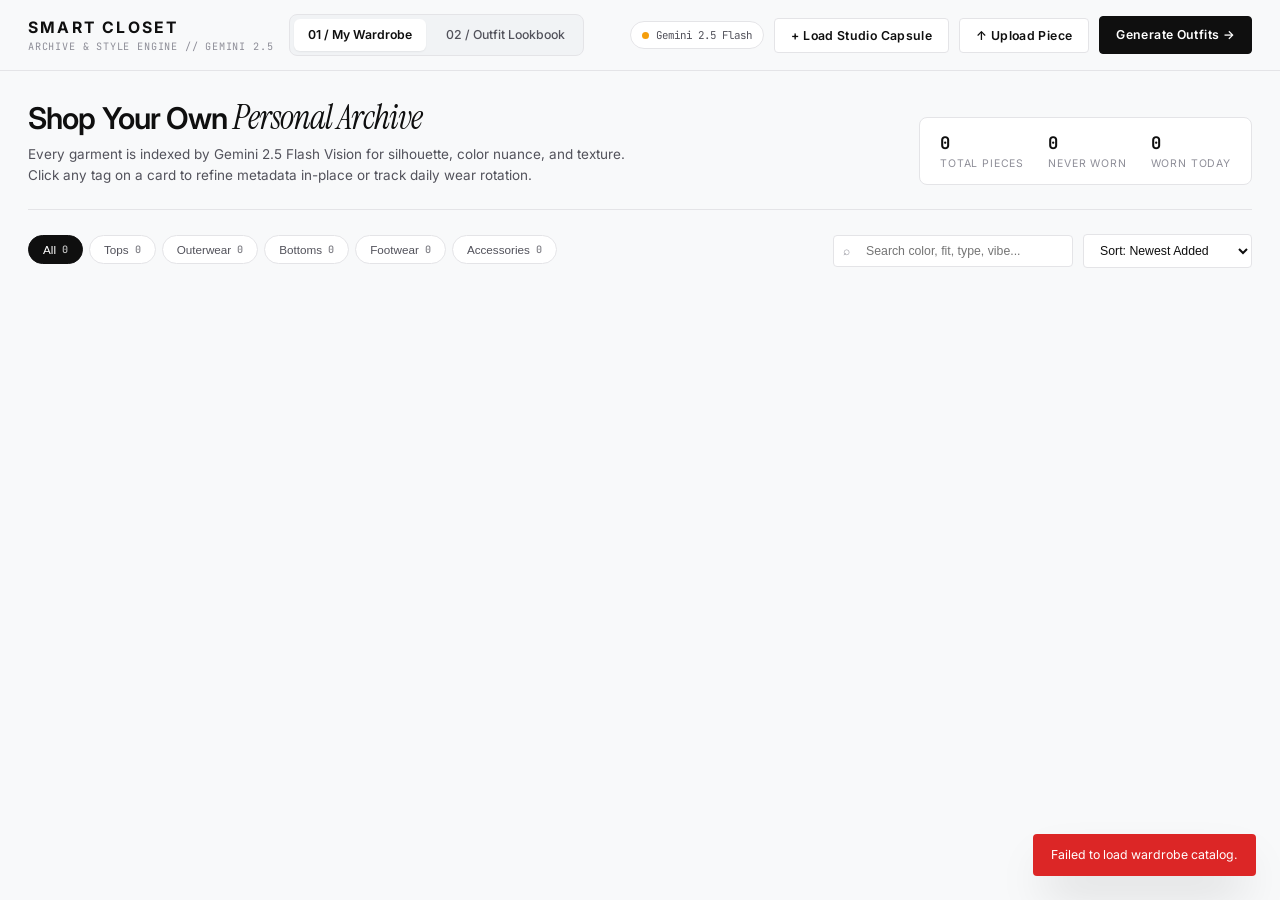
==== templates/index.html @ db2a936c "Initial commit" ====
<!DOCTYPE html>
<html lang="en">
<head>
  <meta charset="UTF-8" />
  <meta name="viewport" content="width=device-width, initial-scale=1.0" />
  <title>My Wardrobe — Smart Closet & Style Engine</title>
  <!-- Editorial Fonts -->
  <link rel="preconnect" href="https://fonts.googleapis.com">
  <link rel="preconnect" href="https://fonts.gstatic.com" crossorigin>
  <link href="https://fonts.googleapis.com/css2?family=Instrument+Serif:ital@0;1&family=Inter:wght@400;500;600;700&family=JetBrains+Mono:wght@400;500;600&display=swap" rel="stylesheet">
  <link rel="stylesheet" href="/static/css/styles.css" />
</head>
<body>

  <!-- Top Editorial Navigation Bar -->
  <header class="site-header">
    <div class="header-inner">
      <div class="brand-block">
        <a href="/" class="brand-logo">
          <span class="brand-title">Smart Closet</span>
          <span class="brand-subtitle">Archive &amp; Style Engine // Gemini 2.5</span>
        </a>
        <nav class="nav-links" aria-label="Primary Navigation">
          <a href="/" class="nav-tab active">01 / My Wardrobe</a>
          <a href="/outfits" class="nav-tab">02 / Outfit Lookbook</a>
        </nav>
      </div>

      <div class="header-actions">
        <button type="button" id="btnApiKeyModal" class="engine-pill" title="Configure Gemini API Key">
          <span id="engineStatusDot" class="status-dot"></span>
          <span id="engineStatusText">Gemini 2.5 Flash</span>
        </button>
        <button type="button" id="btnSeedDemo" class="btn btn-outline">
          + Load Studio Capsule
        </button>
        <button type="button" id="btnOpenUpload" class="btn btn-outline">
          ↑ Upload Piece
        </button>
        <a href="/outfits" class="btn btn-primary">
          Generate Outfits →
        </a>
      </div>
    </div>
  </header>

  <!-- Main Storefront Content -->
  <main class="main-container">
    <section class="editorial-banner">
      <div>
        <h1 class="editorial-headline">
          Shop Your Own <span class="serif-italic">Personal Archive</span>
        </h1>
        <p class="editorial-subcopy">
          Every garment is indexed by Gemini 2.5 Flash Vision for silhouette, color nuance, and texture. Click any tag on a card to refine metadata in-place or track daily wear rotation.
        </p>
      </div>

      <div class="telemetry-strip" aria-label="Wardrobe Telemetry">
        <div class="telemetry-item">
          <span class="telemetry-value" id="statTotal">0</span>
          <span class="telemetry-label">Total Pieces</span>
        </div>
        <div class="telemetry-item">
          <span class="telemetry-value" id="statNeverWorn">0</span>
          <span class="telemetry-label">Never Worn</span>
        </div>
        <div class="telemetry-item">
          <span class="telemetry-value" id="statWornToday">0</span>
          <span class="telemetry-label">Worn Today</span>
        </div>
      </div>
    </section>

    <!-- Filter & Search Controls -->
    <section class="filter-toolbar" aria-label="Catalog Filters">
      <div class="category-tabs" id="categoryTabs">
        <button class="cat-tab active" data-category="all">
          All <span class="cat-count" id="count-all">0</span>
        </button>
        <button class="cat-tab" data-category="tops">
          Tops <span class="cat-count" id="count-tops">0</span>
        </button>
        <button class="cat-tab" data-category="outerwear">
          Outerwear <span class="cat-count" id="count-outerwear">0</span>
        </button>
        <button class="cat-tab" data-category="bottoms">
          Bottoms <span class="cat-count" id="count-bottoms">0</span>
        </button>
        <button class="cat-tab" data-category="footwear">
          Footwear <span class="cat-count" id="count-footwear">0</span>
        </button>
        <button class="cat-tab" data-category="accessories">
          Accessories <span class="cat-count" id="count-accessories">0</span>
        </button>
      </div>

      <div class="search-sort-group">
        <div class="search-input-wrap">
          <span class="search-icon">⌕</span>
          <input
            type="search"
            id="searchInput"
            class="search-input"
            placeholder="Search color, fit, type, vibe..."
            aria-label="Search wardrobe"
          />
        </div>
        <select id="sortSelect" class="sort-select" aria-label="Sort wardrobe">
          <option value="newest">Sort: Newest Added</option>
          <option value="never_worn">Sort: Never Worn First</option>
          <option value="recently_worn">Sort: Recently Worn</option>
          <option value="category">Sort: Category (A–Z)</option>
          <option value="color">Sort: Color (A–Z)</option>
        </select>
      </div>
    </section>

    <!-- Product Grid Container -->
    <section id="productGrid" class="product-grid" aria-live="polite"></section>

    <!-- Empty Wardrobe State -->
    <div id="emptyState" class="empty-state" style="display: none;">
      <div class="empty-state-icon">🧥</div>
      <h2 class="empty-state-title">Your Digital Wardrobe is Empty</h2>
      <p class="empty-state-copy">
        Upload a garment photo (or snap one with your camera) for automatic Gemini 2.5 Vision tagging, or load our 8-piece archival studio capsule to test the style engine right away.
      </p>
      <div class="empty-state-actions">
        <button type="button" id="btnEmptyUpload" class="btn btn-primary">
          ↑ Upload First Piece
        </button>
        <button type="button" id="btnEmptySeed" class="btn btn-outline">
          + Load 8-Piece Studio Capsule
        </button>
      </div>
    </div>
  </main>

  <!-- =====================================================================
       Modal 1: Upload / Camera Capture & Gemini Vision Ingestion
       ===================================================================== -->
  <div class="modal-backdrop" id="uploadModal" role="dialog" aria-modal="true" aria-labelledby="uploadModalTitle">
    <div class="modal-dialog">
      <div class="modal-header">
        <h3 class="modal-title" id="uploadModalTitle">Catalog New Garment // Gemini Vision</h3>
        <button type="button" class="modal-close" data-close="uploadModal">&times;</button>
      </div>
      <form id="uploadForm">
        <div class="modal-body">
          <div class="upload-mode-tabs">
            <button type="button" class="btn btn-sm btn-primary" id="tabFileMode">File / Drag &amp; Drop</button>
            <button type="button" class="btn btn-sm btn-outline" id="tabCameraMode">Camera Capture</button>
          </div>

          <!-- Drag & Drop Zone -->
          <div id="dropzoneArea" class="dropzone">
            <input type="file" id="fileInput" name="image" accept="image/*" hidden />
            <p style="font-weight: 600; margin-bottom: 4px;">Drag &amp; drop garment photo here</p>
            <p style="font-size: 0.78rem; color: var(--text-muted);">or click to browse JPG, PNG, WEBP (Max 16MB)</p>
          </div>

          <!-- Live Camera Stream Box -->
          <div id="cameraArea" class="camera-box">
            <video id="cameraStream" autoplay playsinline muted></video>
            <button type="button" id="btnCapturePhoto" class="btn btn-sm btn-primary">Snap Frame</button>
          </div>

          <!-- Image Preview -->
          <div id="previewContainer" class="preview-container">
            <img id="imagePreview" src="" alt="Garment upload preview" />
          </div>

          <p style="font-family: var(--font-mono); font-size: 0.72rem; color: var(--text-secondary);">
            Gemini 2.5 Flash Vision will automatically extract <strong>type</strong>, <strong>category</strong>, <strong>color</strong>, <strong>fit</strong>, and <strong>aesthetic description</strong>. Size defaults to <code>null</code> until assigned.
          </p>
        </div>
        <div class="modal-footer">
          <button type="button" class="btn btn-ghost" data-close="uploadModal">Cancel</button>
          <button type="submit" id="btnSubmitUpload" class="btn btn-primary">
            Analyze &amp; Add to Closet
          </button>
        </div>
      </form>
    </div>
  </div>

  <!-- =====================================================================
       Modal 2: Quick-Edit Garment Metadata Drawer
       ===================================================================== -->
  <div class="modal-backdrop" id="editModal" role="dialog" aria-modal="true" aria-labelledby="editModalTitle">
    <div class="modal-dialog">
      <div class="modal-header">
        <h3 class="modal-title" id="editModalTitle">Refine Garment Attributes</h3>
        <button type="button" class="modal-close" data-close="editModal">&times;</button>
      </div>
      <form id="editForm">
        <input type="hidden" id="editItemId" />
        <div class="modal-body">
          <div class="form-grid">
            <div class="form-group">
              <label class="form-label" for="editType">Garment Type</label>
              <input type="text" id="editType" class="form-input" required placeholder="e.g., vintage work jacket" />
            </div>
            <div class="form-group">
              <label class="form-label" for="editCategory">Category</label>
              <select id="editCategory" class="form-select">
                <option value="tops">tops</option>
                <option value="outerwear">outerwear</option>
                <option value="bottoms">bottoms</option>
                <option value="footwear">footwear</option>
                <option value="accessories">accessories</option>
              </select>
            </div>
            <div class="form-group">
              <label class="form-label" for="editColor">Color Nuance</label>
              <input type="text" id="editColor" class="form-input" required placeholder="e.g., faded tobacco brown" />
            </div>
            <div class="form-group">
              <label class="form-label" for="editFit">Silhouette / Fit</label>
              <input type="text" id="editFit" class="form-input" required placeholder="e.g., boxy, relaxed, straight-leg" />
            </div>
            <div class="form-group">
              <label class="form-label" for="editSize">Size (Optional / Null)</label>
              <input type="text" id="editSize" class="form-input" placeholder="Unassigned (e.g., M, L, 32, 42)" />
            </div>
            <div class="form-group">
              <label class="form-label" for="editLastWorn">Last Worn Date</label>
              <input type="date" id="editLastWorn" class="form-input" />
            </div>
            <div class="form-group full-width">
              <label class="form-label" for="editDescription">Archival &amp; Aesthetic Description</label>
              <textarea id="editDescription" rows="3" class="form-textarea" placeholder="Details on textures, hardware, stitching, and vibe..."></textarea>
            </div>
          </div>
        </div>
        <div class="modal-footer">
          <button type="button" id="btnDeleteItem" class="btn btn-ghost" style="color: var(--danger-text);">
            Delete Piece
          </button>
          <div style="display: flex; gap: 8px;">
            <button type="button" class="btn btn-ghost" data-close="editModal">Cancel</button>
            <button type="submit" class="btn btn-primary">Save Changes</button>
          </div>
        </div>
      </form>
    </div>
  </div>

  <!-- =====================================================================
       Modal 3: Gemini API Key Settings (Optional Local Override)
       ===================================================================== -->
  <div class="modal-backdrop" id="apiKeyModal" role="dialog" aria-modal="true" aria-labelledby="apiKeyModalTitle">
    <div class="modal-dialog">
      <div class="modal-header">
        <h3 class="modal-title" id="apiKeyModalTitle">Gemini 2.5 Flash Configuration</h3>
        <button type="button" class="modal-close" data-close="apiKeyModal">&times;</button>
      </div>
      <div class="modal-body">
        <p style="font-size: 0.85rem; color: var(--text-secondary);">
          The backend automatically uses the <code>GEMINI_API_KEY</code> environment variable if set. You can also paste an API key below to store it in your browser session and pass it to the Flask backend.
        </p>
        <div class="form-group">
          <label class="form-label" for="inputGeminiKey">Google Gemini API Key</label>
          <input type="password" id="inputGeminiKey" class="form-input" placeholder="AIzaSy..." />
        </div>
      </div>
      <div class="modal-footer">
        <button type="button" id="btnClearApiKey" class="btn btn-ghost">Clear Saved Key</button>
        <button type="button" id="btnSaveApiKey" class="btn btn-primary">Save Key</button>
      </div>
    </div>
  </div>

  <!-- Toast Container -->
  <div class="toast-container" id="toastContainer"></div>

  <script src="/static/js/closet.js"></script>
</body>
</html>
---- static/css/styles.css ----
/* ==========================================================================
   Smart Closet & Style Engine — Editorial Storefront Stylesheet
   Aesthetic: SSENSE / TOTEME / Zara Studio Minimalist Archive
   ========================================================================== */

:root {
  --bg-canvas: #F8F9FA;
  --bg-surface: #FFFFFF;
  --bg-subtle: #F1F3F5;
  --text-primary: #0F0F0F;
  --text-secondary: #52525B;
  --text-muted: #8E8E98;
  --border-hairline: #E4E4E7;
  --border-strong: #18181B;
  --accent-black: #0F0F0F;
  --accent-hover: #27272A;
  --status-never-bg: #FEF3C7;
  --status-never-text: #92400E;
  --status-today-bg: #DCFCE7;
  --status-today-text: #166534;
  --status-recent-bg: #F3F4F6;
  --status-recent-text: #374151;
  --danger-text: #DC2626;
  --danger-bg: #FEE2E2;
  --radius-sm: 4px;
  --radius-md: 8px;
  --radius-lg: 12px;
  --shadow-card: 0 1px 3px rgba(15, 15, 15, 0.04);
  --shadow-hover: 0 12px 28px -6px rgba(15, 15, 15, 0.09);
  --shadow-modal: 0 24px 48px -12px rgba(15, 15, 15, 0.22);
  --font-sans: 'Inter', -apple-system, BlinkMacSystemFont, 'Segoe UI', Roboto, sans-serif;
  --font-serif: 'Instrument Serif', 'Playfair Display', Georgia, serif;
  --font-mono: 'JetBrains Mono', ui-monospace, SFMono-Regular, Menlo, monospace;
}

* {
  box-sizing: border-box;
  margin: 0;
  padding: 0;
}

html, body {
  background-color: var(--bg-canvas);
  color: var(--text-primary);
  font-family: var(--font-sans);
  font-size: 15px;
  line-height: 1.5;
  -webkit-font-smoothing: antialiased;
  -moz-osx-font-smoothing: grayscale;
  min-height: 100vh;
}

/* --------------------------------------------------------------------------
   Top Editorial Navigation Bar
   -------------------------------------------------------------------------- */
.site-header {
  position: sticky;
  top: 0;
  z-index: 40;
  background: rgba(248, 249, 250, 0.92);
  backdrop-filter: blur(12px);
  border-bottom: 1px solid var(--border-hairline);
}

.header-inner {
  max-width: 1440px;
  margin: 0 auto;
  padding: 14px 28px;
  display: flex;
  align-items: center;
  justify-content: space-between;
  gap: 20px;
  flex-wrap: wrap;
}

.brand-block {
  display: flex;
  align-items: center;
  gap: 16px;
}

.brand-logo {
  text-decoration: none;
  color: var(--text-primary);
  display: flex;
  flex-direction: column;
}

.brand-title {
  font-size: 1.05rem;
  font-weight: 700;
  letter-spacing: 0.14em;
  text-transform: uppercase;
}

.brand-subtitle {
  font-family: var(--font-mono);
  font-size: 0.68rem;
  color: var(--text-muted);
  letter-spacing: 0.08em;
  text-transform: uppercase;
}

.nav-links {
  display: flex;
  align-items: center;
  gap: 6px;
  background: var(--bg-subtle);
  padding: 4px;
  border-radius: var(--radius-md);
  border: 1px solid var(--border-hairline);
}

.nav-tab {
  text-decoration: none;
  color: var(--text-secondary);
  font-size: 0.82rem;
  font-weight: 500;
  padding: 7px 14px;
  border-radius: 6px;
  transition: all 0.18s ease;
  display: inline-flex;
  align-items: center;
  gap: 6px;
}

.nav-tab:hover {
  color: var(--text-primary);
}

.nav-tab.active {
  background: var(--bg-surface);
  color: var(--text-primary);
  font-weight: 600;
  box-shadow: 0 1px 2px rgba(0, 0, 0, 0.06);
}

.header-actions {
  display: flex;
  align-items: center;
  gap: 10px;
  flex-wrap: wrap;
}

.engine-pill {
  font-family: var(--font-mono);
  font-size: 0.72rem;
  padding: 6px 11px;
  border-radius: 999px;
  border: 1px solid var(--border-hairline);
  background: var(--bg-surface);
  color: var(--text-secondary);
  cursor: pointer;
  display: inline-flex;
  align-items: center;
  gap: 7px;
  transition: border-color 0.15s ease;
}

.engine-pill:hover {
  border-color: var(--text-primary);
}

.status-dot {
  width: 7px;
  height: 7px;
  border-radius: 50%;
  background: #F59E0B;
}

.status-dot.live {
  background: #10B981;
  box-shadow: 0 0 0 3px rgba(16, 185, 129, 0.18);
}

/* --------------------------------------------------------------------------
   Buttons
   -------------------------------------------------------------------------- */
.btn {
  display: inline-flex;
  align-items: center;
  justify-content: center;
  gap: 8px;
  font-family: var(--font-sans);
  font-size: 0.82rem;
  font-weight: 600;
  letter-spacing: 0.03em;
  padding: 9px 16px;
  border-radius: var(--radius-sm);
  border: 1px solid transparent;
  cursor: pointer;
  text-decoration: none;
  transition: all 0.18s ease;
  white-space: nowrap;
}

.btn:disabled {
  opacity: 0.55;
  cursor: not-allowed;
}

.btn-primary {
  background-color: var(--accent-black);
  color: #FFFFFF;
  border-color: var(--accent-black);
}

.btn-primary:hover:not(:disabled) {
  background-color: var(--accent-hover);
  transform: translateY(-1px);
}

.btn-outline {
  background-color: var(--bg-surface);
  color: var(--text-primary);
  border-color: var(--border-hairline);
}

.btn-outline:hover:not(:disabled) {
  border-color: var(--text-primary);
  background-color: var(--bg-subtle);
}

.btn-ghost {
  background: transparent;
  color: var(--text-secondary);
  padding: 6px 10px;
}

.btn-ghost:hover:not(:disabled) {
  color: var(--text-primary);
  background: var(--bg-subtle);
}

.btn-sm {
  font-size: 0.74rem;
  padding: 5px 10px;
}

/* --------------------------------------------------------------------------
   Main Container & Storefront Subheader
   -------------------------------------------------------------------------- */
.main-container {
  max-width: 1440px;
  margin: 0 auto;
  padding: 28px 28px 72px;
}

.editorial-banner {
  display: flex;
  align-items: flex-end;
  justify-content: space-between;
  gap: 24px;
  padding-bottom: 24px;
  border-bottom: 1px solid var(--border-hairline);
  margin-bottom: 24px;
  flex-wrap: wrap;
}

.editorial-headline {
  font-size: 2rem;
  font-weight: 600;
  letter-spacing: -0.03em;
  line-height: 1.15;
}

.editorial-headline span.serif-italic {
  font-family: var(--font-serif);
  font-weight: 400;
  font-style: italic;
  font-size: 2.25rem;
}

.editorial-subcopy {
  color: var(--text-secondary);
  font-size: 0.9rem;
  margin-top: 6px;
  max-width: 620px;
}

.telemetry-strip {
  display: flex;
  gap: 24px;
  background: var(--bg-surface);
  padding: 12px 20px;
  border: 1px solid var(--border-hairline);
  border-radius: var(--radius-md);
}

.telemetry-item {
  display: flex;
  flex-direction: column;
}

.telemetry-value {
  font-family: var(--font-mono);
  font-size: 1.15rem;
  font-weight: 700;
  color: var(--text-primary);
}

.telemetry-label {
  font-size: 0.7rem;
  text-transform: uppercase;
  letter-spacing: 0.08em;
  color: var(--text-muted);
}

/* --------------------------------------------------------------------------
   Filter, Category Tabs & Search Toolbar
   -------------------------------------------------------------------------- */
.filter-toolbar {
  display: flex;
  align-items: center;
  justify-content: space-between;
  gap: 16px;
  margin-bottom: 26px;
  flex-wrap: wrap;
}

.category-tabs {
  display: flex;
  align-items: center;
  gap: 6px;
  overflow-x: auto;
  padding-bottom: 2px;
}

.cat-tab {
  background: var(--bg-surface);
  border: 1px solid var(--border-hairline);
  color: var(--text-secondary);
  font-size: 0.78rem;
  font-weight: 500;
  padding: 7px 14px;
  border-radius: 999px;
  cursor: pointer;
  transition: all 0.16s ease;
  display: inline-flex;
  align-items: center;
  gap: 6px;
  white-space: nowrap;
}

.cat-tab:hover {
  border-color: var(--text-primary);
  color: var(--text-primary);
}

.cat-tab.active {
  background: var(--text-primary);
  color: #FFFFFF;
  border-color: var(--text-primary);
}

.cat-count {
  font-family: var(--font-mono);
  font-size: 0.68rem;
  opacity: 0.75;
}

.search-sort-group {
  display: flex;
  align-items: center;
  gap: 10px;
  flex-wrap: wrap;
}

.search-input-wrap {
  position: relative;
}

.search-input {
  background: var(--bg-surface);
  border: 1px solid var(--border-hairline);
  border-radius: var(--radius-sm);
  padding: 8px 12px 8px 32px;
  font-size: 0.82rem;
  color: var(--text-primary);
  width: 240px;
  transition: border-color 0.15s ease;
}

.search-input:focus {
  outline: none;
  border-color: var(--text-primary);
}

.search-icon {
  position: absolute;
  left: 10px;
  top: 50%;
  transform: translateY(-50%);
  color: var(--text-muted);
  font-size: 0.8rem;
  pointer-events: none;
}

.sort-select {
  background: var(--bg-surface);
  border: 1px solid var(--border-hairline);
  border-radius: var(--radius-sm);
  padding: 8px 12px;
  font-size: 0.82rem;
  color: var(--text-primary);
  cursor: pointer;
}

/* --------------------------------------------------------------------------
   Product Grid View (Page 1: My Wardrobe)
   -------------------------------------------------------------------------- */
.product-grid {
  display: grid;
  grid-template-columns: repeat(auto-fill, minmax(295px, 1fr));
  gap: 24px;
}

.product-card {
  background: var(--bg-surface);
  border: 1px solid var(--border-hairline);
  border-radius: var(--radius-md);
  overflow: hidden;
  display: flex;
  flex-direction: column;
  transition: transform 0.22s ease, box-shadow 0.22s ease, border-color 0.22s ease;
  box-shadow: var(--shadow-card);
}

.product-card:hover {
  transform: translateY(-3px);
  box-shadow: var(--shadow-hover);
  border-color: #D4D4D8;
}

.card-media {
  position: relative;
  aspect-ratio: 4 / 4.6;
  background: #F3F4F6;
  overflow: hidden;
  border-bottom: 1px solid var(--border-hairline);
}

.card-media img {
  width: 100%;
  height: 100%;
  object-fit: cover;
  transition: transform 0.35s ease;
}

.product-card:hover .card-media img {
  transform: scale(1.03);
}

.card-top-badges {
  position: absolute;
  top: 10px;
  left: 10px;
  right: 10px;
  display: flex;
  align-items: flex-start;
  justify-content: space-between;
  gap: 8px;
  pointer-events: none;
}

.sku-badge {
  pointer-events: auto;
  font-family: var(--font-mono);
  font-size: 0.68rem;
  font-weight: 600;
  text-transform: uppercase;
  letter-spacing: 0.06em;
  background: rgba(255, 255, 255, 0.92);
  backdrop-filter: blur(6px);
  padding: 4px 8px;
  border-radius: var(--radius-sm);
  border: 1px solid rgba(0, 0, 0, 0.08);
  color: var(--text-primary);
}

.worn-tracker-group {
  pointer-events: auto;
  display: flex;
  align-items: center;
  gap: 5px;
}

.worn-badge {
  font-family: var(--font-mono);
  font-size: 0.68rem;
  font-weight: 500;
  padding: 4px 8px;
  border-radius: var(--radius-sm);
  backdrop-filter: blur(6px);
  border: 1px solid rgba(0, 0, 0, 0.06);
}

.worn-badge.state-never {
  background: var(--status-never-bg);
  color: var(--status-never-text);
}

.worn-badge.state-today {
  background: var(--status-today-bg);
  color: var(--status-today-text);
}

.worn-badge.state-recent,
.worn-badge.state-normal,
.worn-badge.state-stale {
  background: rgba(255, 255, 255, 0.92);
  color: var(--status-recent-text);
}

.btn-wear-quick {
  width: 26px;
  height: 26px;
  border-radius: var(--radius-sm);
  border: 1px solid rgba(0, 0, 0, 0.12);
  background: rgba(255, 255, 255, 0.94);
  color: var(--text-primary);
  cursor: pointer;
  display: inline-flex;
  align-items: center;
  justify-content: center;
  font-size: 0.78rem;
  transition: all 0.15s ease;
}

.btn-wear-quick:hover {
  background: var(--accent-black);
  color: #FFFFFF;
  border-color: var(--accent-black);
}

/* Card Body */
.card-body {
  padding: 16px;
  display: flex;
  flex-direction: column;
  gap: 11px;
  flex: 1;
}

.card-title-row {
  display: flex;
  align-items: flex-start;
  justify-content: space-between;
  gap: 8px;
}

.garment-title {
  font-size: 0.98rem;
  font-weight: 600;
  text-transform: capitalize;
  color: var(--text-primary);
  cursor: pointer;
  border-bottom: 1px dashed transparent;
  transition: border-color 0.15s ease;
}

.garment-title:hover {
  border-bottom-color: var(--text-muted);
}

/* Metadata Pills */
.metadata-pills {
  display: flex;
  flex-wrap: wrap;
  gap: 6px;
}

.meta-pill {
  font-family: var(--font-mono);
  font-size: 0.71rem;
  padding: 3px 8px;
  border-radius: var(--radius-sm);
  background: var(--bg-subtle);
  color: var(--text-secondary);
  border: 1px solid var(--border-hairline);
  cursor: pointer;
  display: inline-flex;
  align-items: center;
  gap: 5px;
  transition: all 0.14s ease;
}

.meta-pill:hover {
  border-color: var(--text-primary);
  color: var(--text-primary);
  background: #FFFFFF;
}

.meta-pill.size-unassigned {
  border-style: dashed;
  color: var(--text-muted);
}

.color-dot {
  width: 8px;
  height: 8px;
  border-radius: 50%;
  border: 1px solid rgba(0, 0, 0, 0.18);
  display: inline-block;
}

.garment-description {
  font-size: 0.81rem;
  color: var(--text-secondary);
  line-height: 1.48;
  display: -webkit-box;
  -webkit-line-clamp: 3;
  -webkit-box-orient: vertical;
  overflow: hidden;
  cursor: pointer;
  flex: 1;
}

.garment-description:hover {
  color: var(--text-primary);
}

.card-footer {
  padding: 11px 16px;
  border-top: 1px solid var(--border-hairline);
  background: #FAFAFA;
  display: flex;
  align-items: center;
  justify-content: space-between;
  gap: 8px;
}

.inline-edit-input {
  font-family: var(--font-mono);
  font-size: 0.74rem;
  padding: 2px 6px;
  border: 1px solid var(--text-primary);
  border-radius: 3px;
  background: #FFFFFF;
  color: var(--text-primary);
  width: 110px;
}

/* --------------------------------------------------------------------------
   Lookbook Page (Page 2: Outfit Lookbook)
   -------------------------------------------------------------------------- */
.vibe-selector-bar {
  display: flex;
  align-items: center;
  justify-content: space-between;
  gap: 16px;
  background: var(--bg-surface);
  border: 1px solid var(--border-hairline);
  border-radius: var(--radius-md);
  padding: 16px 20px;
  margin-bottom: 28px;
  flex-wrap: wrap;
}

.vibe-pills {
  display: flex;
  align-items: center;
  gap: 8px;
  flex-wrap: wrap;
}

.vibe-pill {
  background: var(--bg-subtle);
  border: 1px solid var(--border-hairline);
  color: var(--text-secondary);
  font-size: 0.79rem;
  font-weight: 500;
  padding: 7px 14px;
  border-radius: 999px;
  cursor: pointer;
  transition: all 0.16s ease;
}

.vibe-pill:hover {
  border-color: var(--text-primary);
  color: var(--text-primary);
}

.vibe-pill.active {
  background: var(--accent-black);
  color: #FFFFFF;
  border-color: var(--accent-black);
}

.lookbook-grid {
  display: grid;
  grid-template-columns: repeat(auto-fill, minmax(520px, 1fr));
  gap: 28px;
}

@media (max-width: 640px) {
  .lookbook-grid {
    grid-template-columns: 1fr;
  }
}

.lookbook-card {
  background: var(--bg-surface);
  border: 1px solid var(--border-hairline);
  border-radius: var(--radius-md);
  overflow: hidden;
  display: flex;
  flex-direction: column;
  box-shadow: var(--shadow-card);
  transition: box-shadow 0.22s ease, transform 0.22s ease;
}

.lookbook-card:hover {
  box-shadow: var(--shadow-hover);
  transform: translateY(-2px);
}

.lookbook-card-header {
  padding: 20px 24px 16px;
  border-bottom: 1px solid var(--border-hairline);
  display: flex;
  align-items: flex-start;
  justify-content: space-between;
  gap: 12px;
}

.look-kicker {
  font-family: var(--font-mono);
  font-size: 0.7rem;
  text-transform: uppercase;
  letter-spacing: 0.1em;
  color: var(--text-muted);
}

.look-title {
  font-family: var(--font-serif);
  font-size: 1.75rem;
  font-weight: 400;
  font-style: italic;
  line-height: 1.15;
  color: var(--text-primary);
  margin-top: 2px;
}

.look-collage {
  display: grid;
  grid-template-columns: repeat(auto-fit, minmax(130px, 1fr));
  gap: 1px;
  background: var(--border-hairline);
  border-bottom: 1px solid var(--border-hairline);
}

.collage-tile {
  position: relative;
  aspect-ratio: 3 / 3.8;
  background: #F4F4F6;
  overflow: hidden;
}

.collage-tile img {
  width: 100%;
  height: 100%;
  object-fit: cover;
  transition: transform 0.3s ease;
}

.collage-tile:hover img {
  transform: scale(1.05);
}

.collage-tile-caption {
  position: absolute;
  bottom: 8px;
  left: 8px;
  right: 8px;
  background: rgba(255, 255, 255, 0.92);
  backdrop-filter: blur(4px);
  padding: 4px 7px;
  border-radius: 3px;
  font-family: var(--font-mono);
  font-size: 0.66rem;
  color: var(--text-primary);
  white-space: nowrap;
  overflow: hidden;
  text-overflow: ellipsis;
}

.lookbook-card-body {
  padding: 20px 24px;
  display: flex;
  flex-direction: column;
  gap: 16px;
  flex: 1;
}

.styling-rationale-box {
  background: var(--bg-canvas);
  border-left: 3px solid var(--accent-black);
  padding: 12px 16px;
  border-radius: 0 var(--radius-sm) var(--radius-sm) 0;
}

.rationale-label {
  font-family: var(--font-mono);
  font-size: 0.68rem;
  text-transform: uppercase;
  letter-spacing: 0.08em;
  color: var(--text-muted);
  margin-bottom: 4px;
}

.rationale-text {
  font-size: 0.86rem;
  color: var(--text-primary);
  line-height: 1.52;
}

.manifest-heading {
  font-family: var(--font-mono);
  font-size: 0.7rem;
  text-transform: uppercase;
  letter-spacing: 0.08em;
  color: var(--text-muted);
  margin-bottom: 8px;
}

.manifest-list {
  list-style: none;
  display: flex;
  flex-direction: column;
  gap: 8px;
}

.manifest-item {
  display: flex;
  align-items: center;
  justify-content: space-between;
  gap: 10px;
  padding: 7px 10px;
  background: var(--bg-subtle);
  border-radius: var(--radius-sm);
  font-size: 0.82rem;
}

.manifest-item-left {
  display: flex;
  align-items: center;
  gap: 10px;
}

.manifest-dot {
  width: 6px;
  height: 6px;
  border-radius: 50%;
  background: var(--text-primary);
}

.manifest-item-name {
  font-weight: 600;
  text-transform: capitalize;
}

.manifest-item-meta {
  font-family: var(--font-mono);
  font-size: 0.7rem;
  color: var(--text-secondary);
}

.lookbook-card-footer {
  padding: 14px 24px;
  border-top: 1px solid var(--border-hairline);
  background: #FAFAFA;
  display: flex;
  align-items: center;
  justify-content: space-between;
  gap: 12px;
}

/* --------------------------------------------------------------------------
   Empty States & Modals
   -------------------------------------------------------------------------- */
.empty-state {
  background: var(--bg-surface);
  border: 1px dashed #D4D4D8;
  border-radius: var(--radius-lg);
  padding: 64px 28px;
  text-align: center;
  max-width: 620px;
  margin: 24px auto;
}

.empty-state-icon {
  font-size: 2.2rem;
  margin-bottom: 12px;
}

.empty-state-title {
  font-size: 1.25rem;
  font-weight: 600;
  margin-bottom: 8px;
}

.empty-state-copy {
  color: var(--text-secondary);
  font-size: 0.88rem;
  margin-bottom: 24px;
}

.empty-state-actions {
  display: flex;
  align-items: center;
  justify-content: center;
  gap: 12px;
  flex-wrap: wrap;
}

.modal-backdrop {
  position: fixed;
  inset: 0;
  z-index: 100;
  background: rgba(15, 15, 15, 0.52);
  backdrop-filter: blur(4px);
  display: none;
  align-items: center;
  justify-content: center;
  padding: 20px;
}

.modal-backdrop.open {
  display: flex;
}

.modal-dialog {
  background: var(--bg-surface);
  border: 1px solid var(--border-hairline);
  border-radius: var(--radius-md);
  width: 100%;
  max-width: 540px;
  max-height: 92vh;
  overflow-y: auto;
  box-shadow: var(--shadow-modal);
  animation: modalSlideUp 0.2s ease;
}

@keyframes modalSlideUp {
  from { opacity: 0; transform: translateY(12px); }
  to { opacity: 1; transform: translateY(0); }
}

.modal-header {
  padding: 18px 22px;
  border-bottom: 1px solid var(--border-hairline);
  display: flex;
  align-items: center;
  justify-content: space-between;
}

.modal-title {
  font-size: 1rem;
  font-weight: 600;
}

.modal-close {
  background: transparent;
  border: none;
  font-size: 1.25rem;
  color: var(--text-muted);
  cursor: pointer;
  line-height: 1;
}

.modal-close:hover {
  color: var(--text-primary);
}

.modal-body {
  padding: 22px;
  display: flex;
  flex-direction: column;
  gap: 16px;
}

.modal-footer {
  padding: 14px 22px;
  border-top: 1px solid var(--border-hairline);
  background: #FAFAFA;
  display: flex;
  align-items: center;
  justify-content: space-between;
  gap: 10px;
}

.upload-mode-tabs {
  display: flex;
  gap: 8px;
  margin-bottom: 4px;
}

.dropzone {
  border: 2px dashed var(--border-hairline);
  border-radius: var(--radius-md);
  padding: 36px 20px;
  text-align: center;
  cursor: pointer;
  background: var(--bg-canvas);
  transition: all 0.18s ease;
}

.dropzone:hover,
.dropzone.dragover {
  border-color: var(--text-primary);
  background: var(--bg-subtle);
}

.preview-container {
  position: relative;
  max-height: 280px;
  overflow: hidden;
  border-radius: var(--radius-sm);
  border: 1px solid var(--border-hairline);
  background: #F3F4F6;
  display: none;
}

.preview-container img,
.camera-box video {
  width: 100%;
  max-height: 280px;
  object-fit: contain;
  display: block;
}

.camera-box {
  display: none;
  flex-direction: column;
  gap: 10px;
  align-items: center;
}

.form-grid {
  display: grid;
  grid-template-columns: 1fr 1fr;
  gap: 14px;
}

.form-group {
  display: flex;
  flex-direction: column;
  gap: 5px;
}

.form-group.full-width {
  grid-column: 1 / -1;
}

.form-label {
  font-family: var(--font-mono);
  font-size: 0.71rem;
  text-transform: uppercase;
  letter-spacing: 0.06em;
  color: var(--text-secondary);
}

.form-input,
.form-select,
.form-textarea {
  font-family: var(--font-sans);
  font-size: 0.86rem;
  padding: 9px 11px;
  border: 1px solid var(--border-hairline);
  border-radius: var(--radius-sm);
  background: #FFFFFF;
  color: var(--text-primary);
}

.form-input:focus,
.form-select:focus,
.form-textarea:focus {
  outline: none;
  border-color: var(--text-primary);
}

.toast-container {
  position: fixed;
  bottom: 24px;
  right: 24px;
  z-index: 200;
  display: flex;
  flex-direction: column;
  gap: 10px;
}

.toast {
  background: var(--accent-black);
  color: #FFFFFF;
  padding: 12px 18px;
  border-radius: var(--radius-sm);
  font-size: 0.82rem;
  box-shadow: var(--shadow-modal);
  display: flex;
  align-items: center;
  gap: 10px;
  animation: modalSlideUp 0.2s ease;
}

.toast.error {
  background: var(--danger-text);
}

.spinner {
  width: 15px;
  height: 15px;
  border: 2px solid rgba(255, 255, 255, 0.3);
  border-top-color: #FFFFFF;
  border-radius: 50%;
  animation: spin 0.7s linear infinite;
}

@keyframes spin {
  to { transform: rotate(360deg); }
}
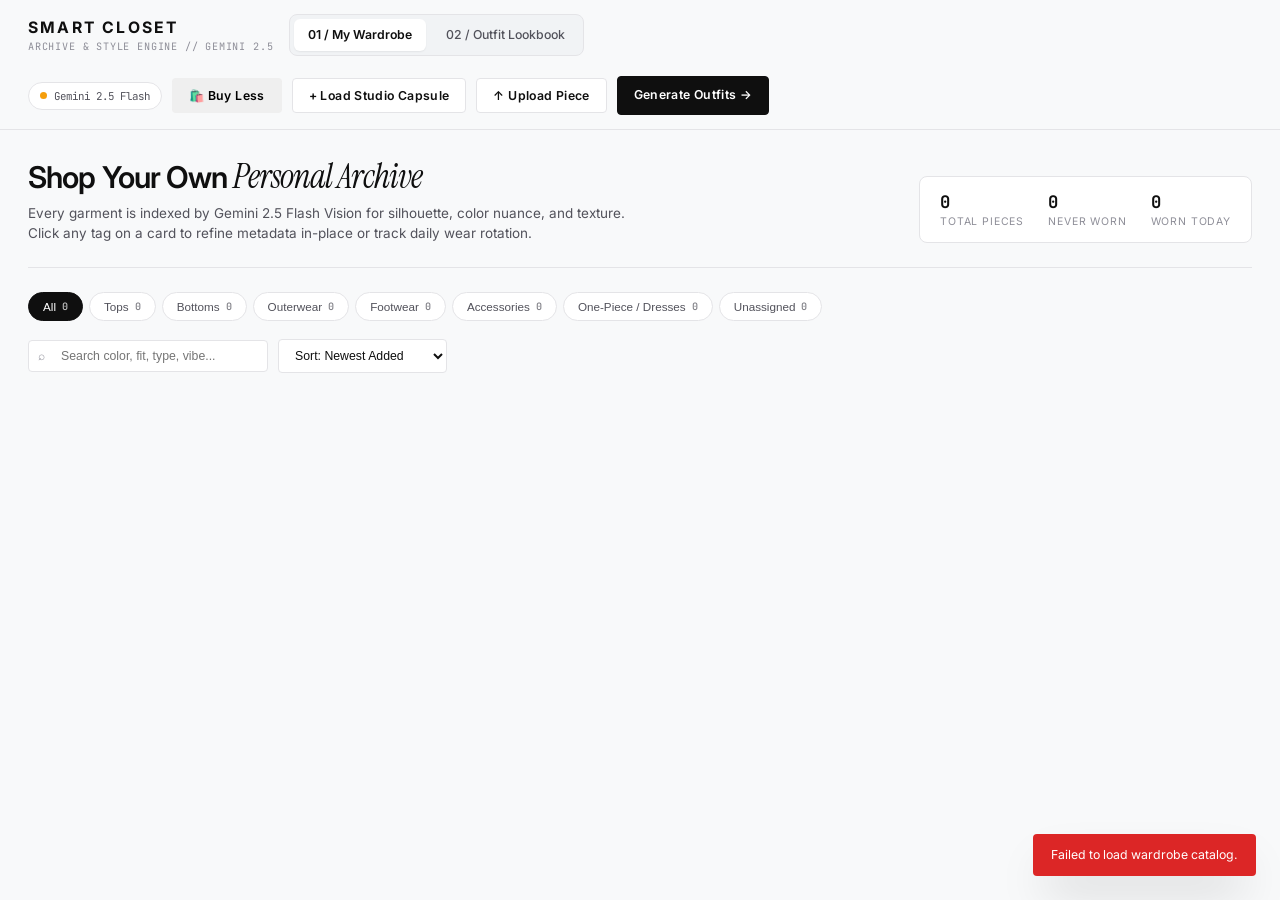
==== commit 5981be6c: "feat: added buy feature that evaluates if you should buy an item" ====
--- a/templates/index.html
+++ b/templates/index.html
@@ -3,7 +3,7 @@
 <head>
   <meta charset="UTF-8" />
   <meta name="viewport" content="width=device-width, initial-scale=1.0" />
-  <title>My Wardrobe — Smart Closet & Style Engine</title>
+  <title>My Wardrobe — Smart Closet &amp; Style Engine</title>
   <!-- Editorial Fonts -->
   <link rel="preconnect" href="https://fonts.googleapis.com">
   <link rel="preconnect" href="https://fonts.gstatic.com" crossorigin>
@@ -31,6 +31,9 @@
           <span id="engineStatusDot" class="status-dot"></span>
           <span id="engineStatusText">Gemini 2.5 Flash</span>
         </button>
+        <button type="button" id="btnOpenEvaluator" class="btn btn-scanner">
+          🛍️ Buy Less
+        </button>
         <button type="button" id="btnSeedDemo" class="btn btn-outline">
           + Load Studio Capsule
         </button>
@@ -72,26 +75,34 @@
       </div>
     </section>
 
+
+
     <!-- Filter & Search Controls -->
     <section class="filter-toolbar" aria-label="Catalog Filters">
       <div class="category-tabs" id="categoryTabs">
         <button class="cat-tab active" data-category="all">
           All <span class="cat-count" id="count-all">0</span>
         </button>
-        <button class="cat-tab" data-category="tops">
+        <button class="cat-tab" data-category="Tops">
           Tops <span class="cat-count" id="count-tops">0</span>
         </button>
-        <button class="cat-tab" data-category="outerwear">
+        <button class="cat-tab" data-category="Bottoms">
+          Bottoms <span class="cat-count" id="count-bottoms">0</span>
+        </button>
+        <button class="cat-tab" data-category="Outerwear">
           Outerwear <span class="cat-count" id="count-outerwear">0</span>
         </button>
-        <button class="cat-tab" data-category="bottoms">
-          Bottoms <span class="cat-count" id="count-bottoms">0</span>
-        </button>
-        <button class="cat-tab" data-category="footwear">
+        <button class="cat-tab" data-category="Footwear">
           Footwear <span class="cat-count" id="count-footwear">0</span>
         </button>
-        <button class="cat-tab" data-category="accessories">
+        <button class="cat-tab" data-category="Accessories">
           Accessories <span class="cat-count" id="count-accessories">0</span>
+        </button>
+        <button class="cat-tab" data-category="One-Piece / Dresses">
+          One-Piece / Dresses <span class="cat-count" id="count-one-piece-dresses">0</span>
+        </button>
+        <button class="cat-tab" data-category="Unassigned" id="tabUnassigned">
+          Unassigned <span class="cat-count" id="count-unassigned">0</span>
         </button>
       </div>
 
@@ -122,13 +133,13 @@
     <!-- Empty Wardrobe State -->
     <div id="emptyState" class="empty-state" style="display: none;">
       <div class="empty-state-icon">🧥</div>
-      <h2 class="empty-state-title">Your Digital Wardrobe is Empty</h2>
+      <h2 class="empty-state-title">No Matching Pieces in This View</h2>
       <p class="empty-state-copy">
         Upload a garment photo (or snap one with your camera) for automatic Gemini 2.5 Vision tagging, or load our 8-piece archival studio capsule to test the style engine right away.
       </p>
       <div class="empty-state-actions">
         <button type="button" id="btnEmptyUpload" class="btn btn-primary">
-          ↑ Upload First Piece
+          ↑ Upload Piece
         </button>
         <button type="button" id="btnEmptySeed" class="btn btn-outline">
           + Load 8-Piece Studio Capsule
@@ -155,9 +166,9 @@
 
           <!-- Drag & Drop Zone -->
           <div id="dropzoneArea" class="dropzone">
-            <input type="file" id="fileInput" name="image" accept="image/*" hidden />
+            <input type="file" id="fileInput" name="image" accept="image/*" capture="environment" hidden />
             <p style="font-weight: 600; margin-bottom: 4px;">Drag &amp; drop garment photo here</p>
-            <p style="font-size: 0.78rem; color: var(--text-muted);">or click to browse JPG, PNG, WEBP (Max 16MB)</p>
+            <p style="font-size: 0.78rem; color: var(--text-muted);">or click to browse / capture JPG, PNG, WEBP (Max 16MB)</p>
           </div>
 
           <!-- Live Camera Stream Box -->
@@ -172,7 +183,7 @@
           </div>
 
           <p style="font-family: var(--font-mono); font-size: 0.72rem; color: var(--text-secondary);">
-            Gemini 2.5 Flash Vision will automatically extract <strong>type</strong>, <strong>category</strong>, <strong>color</strong>, <strong>fit</strong>, and <strong>aesthetic description</strong>. Size defaults to <code>null</code> until assigned.
+            Gemini 2.5 Flash Vision will automatically extract <strong>name/type</strong>, <strong>category</strong>, <strong>color</strong>, <strong>fit</strong>, and <strong>style notes</strong>. If offline or no API key is set, safe <code>Unassigned</code> defaults are applied.
           </p>
         </div>
         <div class="modal-footer">
@@ -186,7 +197,7 @@
   </div>
 
   <!-- =====================================================================
-       Modal 2: Quick-Edit Garment Metadata Drawer
+       Modal 2: Quick-Edit Garment Metadata Drawer (Issue Fix 2 & 3)
        ===================================================================== -->
   <div class="modal-backdrop" id="editModal" role="dialog" aria-modal="true" aria-labelledby="editModalTitle">
     <div class="modal-dialog">
@@ -197,19 +208,26 @@
       <form id="editForm">
         <input type="hidden" id="editItemId" />
         <div class="modal-body">
+          <!-- Issue Fix 3: Prompt notice when editing an item with Unassigned fallback defaults -->
+          <div id="editUnassignedNotice" class="unassigned-notice-banner">
+            ⚠️ AI tagging was unavailable when this item was added. Please assign a canonical <strong>Category</strong> and update the <strong>Unassigned</strong> attributes below.
+          </div>
+
           <div class="form-grid">
             <div class="form-group">
-              <label class="form-label" for="editType">Garment Type</label>
+              <label class="form-label" for="editType">Garment Name / Type</label>
               <input type="text" id="editType" class="form-input" required placeholder="e.g., vintage work jacket" />
             </div>
             <div class="form-group">
-              <label class="form-label" for="editCategory">Category</label>
-              <select id="editCategory" class="form-select">
-                <option value="tops">tops</option>
-                <option value="outerwear">outerwear</option>
-                <option value="bottoms">bottoms</option>
-                <option value="footwear">footwear</option>
-                <option value="accessories">accessories</option>
+              <label class="form-label" for="editCategory">Category (Standardized)</label>
+              <select id="editCategory" class="form-select" required>
+                <option value="Unassigned" id="optUnassignedCategory">-- Unassigned (Please Categorize) --</option>
+                <option value="Tops">Tops</option>
+                <option value="Bottoms">Bottoms</option>
+                <option value="Outerwear">Outerwear</option>
+                <option value="Footwear">Footwear</option>
+                <option value="Accessories">Accessories</option>
+                <option value="One-Piece / Dresses">One-Piece / Dresses</option>
               </select>
             </div>
             <div class="form-group">
@@ -221,7 +239,7 @@
               <input type="text" id="editFit" class="form-input" required placeholder="e.g., boxy, relaxed, straight-leg" />
             </div>
             <div class="form-group">
-              <label class="form-label" for="editSize">Size (Optional / Null)</label>
+              <label class="form-label" for="editSize">Size (Optional / Unassigned)</label>
               <input type="text" id="editSize" class="form-input" placeholder="Unassigned (e.g., M, L, 32, 42)" />
             </div>
             <div class="form-group">
@@ -229,7 +247,7 @@
               <input type="date" id="editLastWorn" class="form-input" />
             </div>
             <div class="form-group full-width">
-              <label class="form-label" for="editDescription">Archival &amp; Aesthetic Description</label>
+              <label class="form-label" for="editDescription">Style Notes &amp; Archival Description</label>
               <textarea id="editDescription" rows="3" class="form-textarea" placeholder="Details on textures, hardware, stitching, and vibe..."></textarea>
             </div>
           </div>
@@ -248,7 +266,88 @@
   </div>
 
   <!-- =====================================================================
-       Modal 3: Gemini API Key Settings (Optional Local Override)
+       Modal 3: Feature 1 — "Should I Buy It?" In-Store Evaluator
+       ===================================================================== -->
+  <div class="modal-backdrop" id="evaluatorModal" role="dialog" aria-modal="true" aria-labelledby="evaluatorModalTitle">
+    <div class="modal-dialog modal-lg">
+      <div class="modal-header">
+        <h3 class="modal-title" id="evaluatorModalTitle">🛍️ "Should I Buy It?" // In-Store Purchase Evaluator</h3>
+        <button type="button" class="modal-close" data-close="evaluatorModal">&times;</button>
+      </div>
+      <form id="evaluatorForm">
+        <div class="modal-body">
+          <div style="display: flex; align-items: center; justify-content: space-between; gap: 12px; flex-wrap: wrap;">
+            <div class="upload-mode-tabs">
+              <button type="button" class="btn btn-sm btn-primary" id="evalTabFileMode">Photo Upload / Mobile Camera</button>
+              <button type="button" class="btn btn-sm btn-outline" id="evalTabCameraMode">Live Webcam Stream</button>
+            </div>
+            <span style="font-family: var(--font-mono); font-size: 0.72rem; color: var(--text-muted);">
+              Compares candidate photo against your current closet catalog
+            </span>
+          </div>
+
+          <!-- File Upload / Mobile Camera Input -->
+          <div id="evalDropzoneArea" class="dropzone">
+            <input type="file" id="evalFileInput" name="image" accept="image/*" capture="environment" hidden />
+            <p style="font-weight: 600; margin-bottom: 4px;">Snap a photo in-store or drop candidate garment image here</p>
+            <p style="font-size: 0.78rem; color: var(--text-muted);">Supports mobile camera capture &amp; image files (JPG, PNG, WEBP)</p>
+          </div>
+
+          <!-- Live Webcam Capture -->
+          <div id="evalCameraArea" class="camera-box">
+            <video id="evalCameraStream" autoplay playsinline muted></video>
+            <button type="button" id="btnEvalCapturePhoto" class="btn btn-sm btn-primary">Capture Candidate Frame</button>
+          </div>
+
+          <!-- Candidate Preview -->
+          <div id="evalPreviewContainer" class="preview-container">
+            <img id="evalImagePreview" src="" alt="Candidate garment preview" />
+          </div>
+
+          <!-- Evaluation Results Section -->
+          <div id="evalResultsSection" class="eval-results-wrap" aria-live="polite">
+            <div class="eval-verdict-banner">
+              <div style="flex: 1; min-width: 240px;">
+                <div style="display: flex; align-items: center; gap: 10px; flex-wrap: wrap;">
+                  <span id="evalDecisionBadge" class="eval-badge decision-buy">BUY</span>
+                  <div id="evalCandidateMeta" class="metadata-pills"></div>
+                </div>
+                <p id="evalDecisionSummary" class="eval-summary-text"></p>
+              </div>
+              <div class="eval-metric-box">
+                <div id="evalOutfitCount" class="eval-metric-value">0</div>
+                <div class="eval-metric-label">Outfit Potential</div>
+              </div>
+            </div>
+
+            <!-- Similarity / Redundancy Alert -->
+            <div id="evalRedundancyAlert" class="eval-redundancy-alert not-redundant">
+              <span id="evalRedundancyIcon">✓</span>
+              <span id="evalRedundancyText">No redundant duplicates detected in your current closet.</span>
+            </div>
+
+            <!-- Top 3 Outfits -->
+            <div>
+              <div class="manifest-heading" style="margin-bottom: 10px;">
+                Top 3 Outfits with Your Existing Closet
+              </div>
+              <div id="evalTopOutfitsGrid" class="eval-outfits-grid"></div>
+            </div>
+          </div>
+        </div>
+
+        <div class="modal-footer">
+          <button type="button" class="btn btn-ghost" data-close="evaluatorModal">Close</button>
+          <button type="submit" id="btnSubmitEvaluation" class="btn btn-primary">
+            ✦ Evaluate Purchase
+          </button>
+        </div>
+      </form>
+    </div>
+  </div>
+
+  <!-- =====================================================================
+       Modal 4: Gemini API Key Settings (Optional Local Override)
        ===================================================================== -->
   <div class="modal-backdrop" id="apiKeyModal" role="dialog" aria-modal="true" aria-labelledby="apiKeyModalTitle">
     <div class="modal-dialog">
@@ -277,4 +376,4 @@
 
   <script src="/static/js/closet.js"></script>
 </body>
-</html>
+</html>
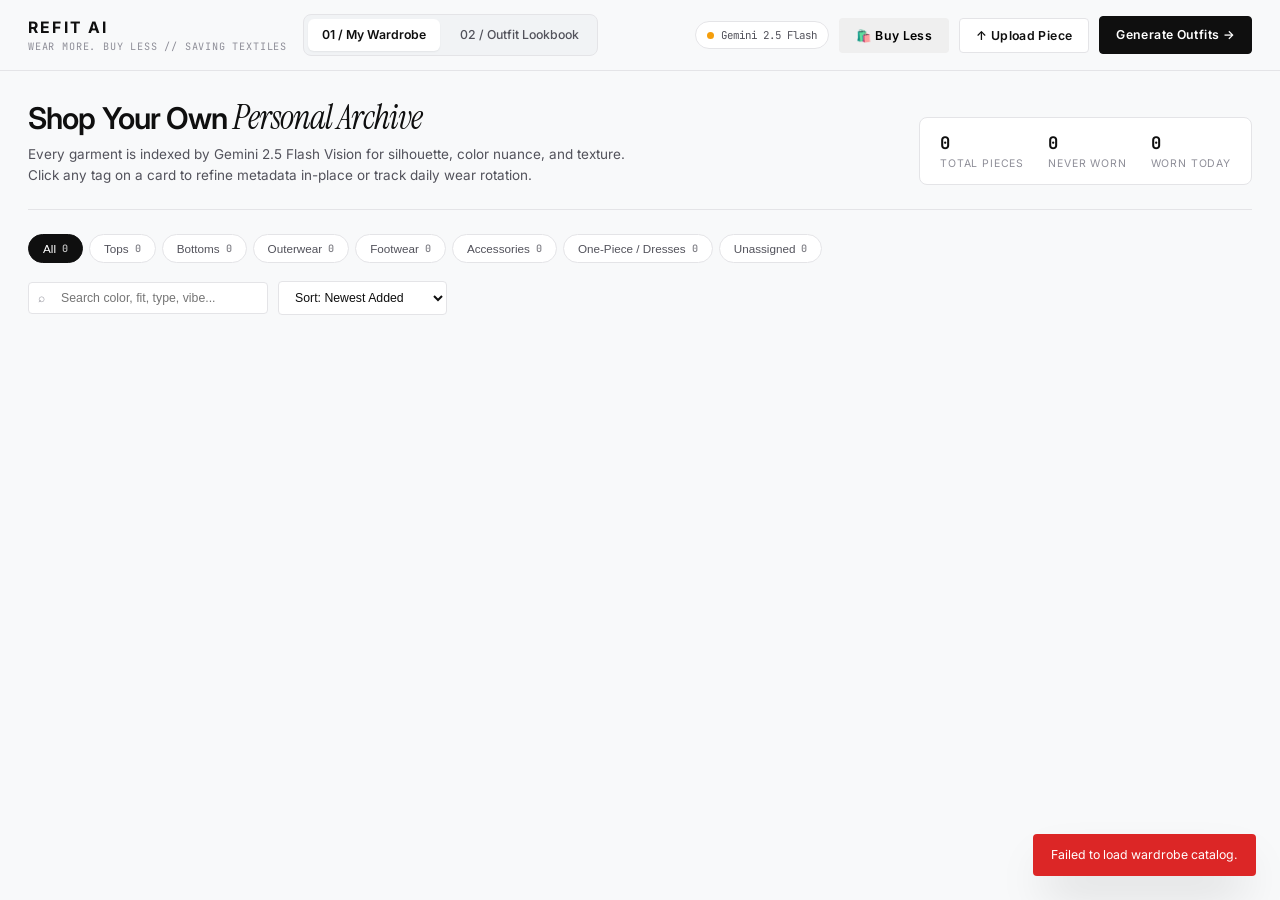
==== commit 5c66d1d5: "fix: Removed computer generated images & rejects duplicate images" ====
--- a/templates/index.html
+++ b/templates/index.html
@@ -3,7 +3,7 @@
 <head>
   <meta charset="UTF-8" />
   <meta name="viewport" content="width=device-width, initial-scale=1.0" />
-  <title>My Wardrobe — Smart Closet &amp; Style Engine</title>
+  <title>My Wardrobe — ReFit AI &amp; Style Engine</title>
   <!-- Editorial Fonts -->
   <link rel="preconnect" href="https://fonts.googleapis.com">
   <link rel="preconnect" href="https://fonts.gstatic.com" crossorigin>
@@ -17,8 +17,8 @@
     <div class="header-inner">
       <div class="brand-block">
         <a href="/" class="brand-logo">
-          <span class="brand-title">Smart Closet</span>
-          <span class="brand-subtitle">Archive &amp; Style Engine // Gemini 2.5</span>
+          <span class="brand-title">ReFit AI</span>
+          <span class="brand-subtitle">Wear More. Buy Less // Saving Textiles</span>
         </a>
         <nav class="nav-links" aria-label="Primary Navigation">
           <a href="/" class="nav-tab active">01 / My Wardrobe</a>
@@ -33,9 +33,6 @@
         </button>
         <button type="button" id="btnOpenEvaluator" class="btn btn-scanner">
           🛍️ Buy Less
-        </button>
-        <button type="button" id="btnSeedDemo" class="btn btn-outline">
-          + Load Studio Capsule
         </button>
         <button type="button" id="btnOpenUpload" class="btn btn-outline">
           ↑ Upload Piece
@@ -75,8 +72,6 @@
       </div>
     </section>
 
-
-
     <!-- Filter & Search Controls -->
     <section class="filter-toolbar" aria-label="Catalog Filters">
       <div class="category-tabs" id="categoryTabs">
@@ -135,14 +130,11 @@
       <div class="empty-state-icon">🧥</div>
       <h2 class="empty-state-title">No Matching Pieces in This View</h2>
       <p class="empty-state-copy">
-        Upload a garment photo (or snap one with your camera) for automatic Gemini 2.5 Vision tagging, or load our 8-piece archival studio capsule to test the style engine right away.
+        Upload a garment photo (or snap one with your camera) for automatic Gemini 2.5 Vision tagging to build your personal wardrobe archive.
       </p>
       <div class="empty-state-actions">
         <button type="button" id="btnEmptyUpload" class="btn btn-primary">
           ↑ Upload Piece
-        </button>
-        <button type="button" id="btnEmptySeed" class="btn btn-outline">
-          + Load 8-Piece Studio Capsule
         </button>
       </div>
     </div>
@@ -183,7 +175,7 @@
           </div>
 
           <p style="font-family: var(--font-mono); font-size: 0.72rem; color: var(--text-secondary);">
-            Gemini 2.5 Flash Vision will automatically extract <strong>name/type</strong>, <strong>category</strong>, <strong>color</strong>, <strong>fit</strong>, and <strong>style notes</strong>. If offline or no API key is set, safe <code>Unassigned</code> defaults are applied.
+            Gemini 2.5 Flash Vision will automatically extract <strong>name/type</strong>, <strong>category</strong>, <strong>color</strong>, <strong>fit</strong>, and <strong>style notes</strong>. Exact duplicate image files are automatically detected and rejected.
           </p>
         </div>
         <div class="modal-footer">
@@ -197,7 +189,7 @@
   </div>
 
   <!-- =====================================================================
-       Modal 2: Quick-Edit Garment Metadata Drawer (Issue Fix 2 & 3)
+       Modal 2: Quick-Edit Garment Metadata Drawer
        ===================================================================== -->
   <div class="modal-backdrop" id="editModal" role="dialog" aria-modal="true" aria-labelledby="editModalTitle">
     <div class="modal-dialog">
@@ -208,7 +200,7 @@
       <form id="editForm">
         <input type="hidden" id="editItemId" />
         <div class="modal-body">
-          <!-- Issue Fix 3: Prompt notice when editing an item with Unassigned fallback defaults -->
+          <!-- Prompt notice when editing an item with Unassigned fallback defaults -->
           <div id="editUnassignedNotice" class="unassigned-notice-banner">
             ⚠️ AI tagging was unavailable when this item was added. Please assign a canonical <strong>Category</strong> and update the <strong>Unassigned</strong> attributes below.
           </div>
@@ -266,49 +258,62 @@
   </div>
 
   <!-- =====================================================================
-       Modal 3: Feature 1 — "Should I Buy It?" In-Store Evaluator
+       Modal 3: Feature 1 — "Buy Less" In-Store Evaluator
        ===================================================================== -->
   <div class="modal-backdrop" id="evaluatorModal" role="dialog" aria-modal="true" aria-labelledby="evaluatorModalTitle">
     <div class="modal-dialog modal-lg">
       <div class="modal-header">
-        <h3 class="modal-title" id="evaluatorModalTitle">🛍️ "Should I Buy It?" // In-Store Purchase Evaluator</h3>
+        <div>
+          <h3 class="modal-title" id="evaluatorModalTitle">🛍️ Buy Less // In-Store Purchase Evaluator</h3>
+          <p class="modal-subtitle">Evaluate whether a new piece truly earns a place in your personal archive</p>
+        </div>
         <button type="button" class="modal-close" data-close="evaluatorModal">&times;</button>
       </div>
       <form id="evaluatorForm">
         <div class="modal-body">
-          <div style="display: flex; align-items: center; justify-content: space-between; gap: 12px; flex-wrap: wrap;">
-            <div class="upload-mode-tabs">
-              <button type="button" class="btn btn-sm btn-primary" id="evalTabFileMode">Photo Upload / Mobile Camera</button>
-              <button type="button" class="btn btn-sm btn-outline" id="evalTabCameraMode">Live Webcam Stream</button>
-            </div>
-            <span style="font-family: var(--font-mono); font-size: 0.72rem; color: var(--text-muted);">
-              Compares candidate photo against your current closet catalog
-            </span>
-          </div>
-
-          <!-- File Upload / Mobile Camera Input -->
-          <div id="evalDropzoneArea" class="dropzone">
-            <input type="file" id="evalFileInput" name="image" accept="image/*" capture="environment" hidden />
-            <p style="font-weight: 600; margin-bottom: 4px;">Snap a photo in-store or drop candidate garment image here</p>
-            <p style="font-size: 0.78rem; color: var(--text-muted);">Supports mobile camera capture &amp; image files (JPG, PNG, WEBP)</p>
-          </div>
-
-          <!-- Live Webcam Capture -->
-          <div id="evalCameraArea" class="camera-box">
-            <video id="evalCameraStream" autoplay playsinline muted></video>
-            <button type="button" id="btnEvalCapturePhoto" class="btn btn-sm btn-primary">Capture Candidate Frame</button>
-          </div>
-
-          <!-- Candidate Preview -->
-          <div id="evalPreviewContainer" class="preview-container">
-            <img id="evalImagePreview" src="" alt="Candidate garment preview" />
+          <!-- Candidate Input Panel -->
+          <div class="eval-input-panel">
+            <div class="eval-toolbar-row">
+              <div class="upload-mode-tabs">
+                <button type="button" class="btn btn-sm btn-primary" id="evalTabFileMode">Photo Upload / Mobile Camera</button>
+                <button type="button" class="btn btn-sm btn-outline" id="evalTabCameraMode">Live Webcam Stream</button>
+              </div>
+              <span class="eval-helper-tag">
+                Checks overlap &amp; outfit versatility against your closet
+              </span>
+            </div>
+
+            <div class="eval-capture-grid">
+              <!-- File Upload / Mobile Camera Input -->
+              <div id="evalDropzoneArea" class="dropzone eval-dropzone">
+                <input type="file" id="evalFileInput" name="image" accept="image/*" capture="environment" hidden />
+                <p class="dropzone-title">Snap a photo in-store or drop candidate garment image here</p>
+                <p class="dropzone-sub">Supports mobile camera capture &amp; image files (JPG, PNG, WEBP)</p>
+              </div>
+
+              <!-- Live Webcam Capture -->
+              <div id="evalCameraArea" class="camera-box">
+                <video id="evalCameraStream" autoplay playsinline muted></video>
+                <button type="button" id="btnEvalCapturePhoto" class="btn btn-sm btn-primary">Capture Candidate Frame</button>
+              </div>
+
+              <!-- Candidate Preview -->
+              <div id="evalPreviewContainer" class="preview-container eval-preview-box">
+                <img id="evalImagePreview" src="" alt="Candidate garment preview" />
+              </div>
+            </div>
           </div>
 
           <!-- Evaluation Results Section -->
           <div id="evalResultsSection" class="eval-results-wrap" aria-live="polite">
+            <div class="eval-section-divider">
+              <span>Buy Less Recommendation &amp; Closet Analysis</span>
+            </div>
+
+            <!-- Verdict & Outfit Metric Banner -->
             <div class="eval-verdict-banner">
-              <div style="flex: 1; min-width: 240px;">
-                <div style="display: flex; align-items: center; gap: 10px; flex-wrap: wrap;">
+              <div class="eval-verdict-main">
+                <div class="eval-verdict-header">
                   <span id="evalDecisionBadge" class="eval-badge decision-buy">BUY</span>
                   <div id="evalCandidateMeta" class="metadata-pills"></div>
                 </div>
@@ -322,14 +327,22 @@
 
             <!-- Similarity / Redundancy Alert -->
             <div id="evalRedundancyAlert" class="eval-redundancy-alert not-redundant">
-              <span id="evalRedundancyIcon">✓</span>
-              <span id="evalRedundancyText">No redundant duplicates detected in your current closet.</span>
+              <span id="evalRedundancyIcon" class="eval-redundancy-icon">✓</span>
+              <div class="eval-redundancy-body">
+                <span class="eval-redundancy-kicker">Wardrobe Overlap Check</span>
+                <span id="evalRedundancyText">No redundant duplicates detected in your current closet.</span>
+              </div>
             </div>
 
             <!-- Top 3 Outfits -->
-            <div>
-              <div class="manifest-heading" style="margin-bottom: 10px;">
-                Top 3 Outfits with Your Existing Closet
+            <div class="eval-outfits-section">
+              <div class="eval-outfits-heading-row">
+                <span class="manifest-heading" style="margin-bottom: 0;">
+                  Top 3 Outfits with Your Existing Closet
+                </span>
+                <span class="eval-outfits-sub">
+                  Candidate piece styled with items you already own
+                </span>
               </div>
               <div id="evalTopOutfitsGrid" class="eval-outfits-grid"></div>
             </div>
@@ -339,7 +352,7 @@
         <div class="modal-footer">
           <button type="button" class="btn btn-ghost" data-close="evaluatorModal">Close</button>
           <button type="submit" id="btnSubmitEvaluation" class="btn btn-primary">
-            ✦ Evaluate Purchase
+            ✦ Evaluate with Buy Less
           </button>
         </div>
       </form>
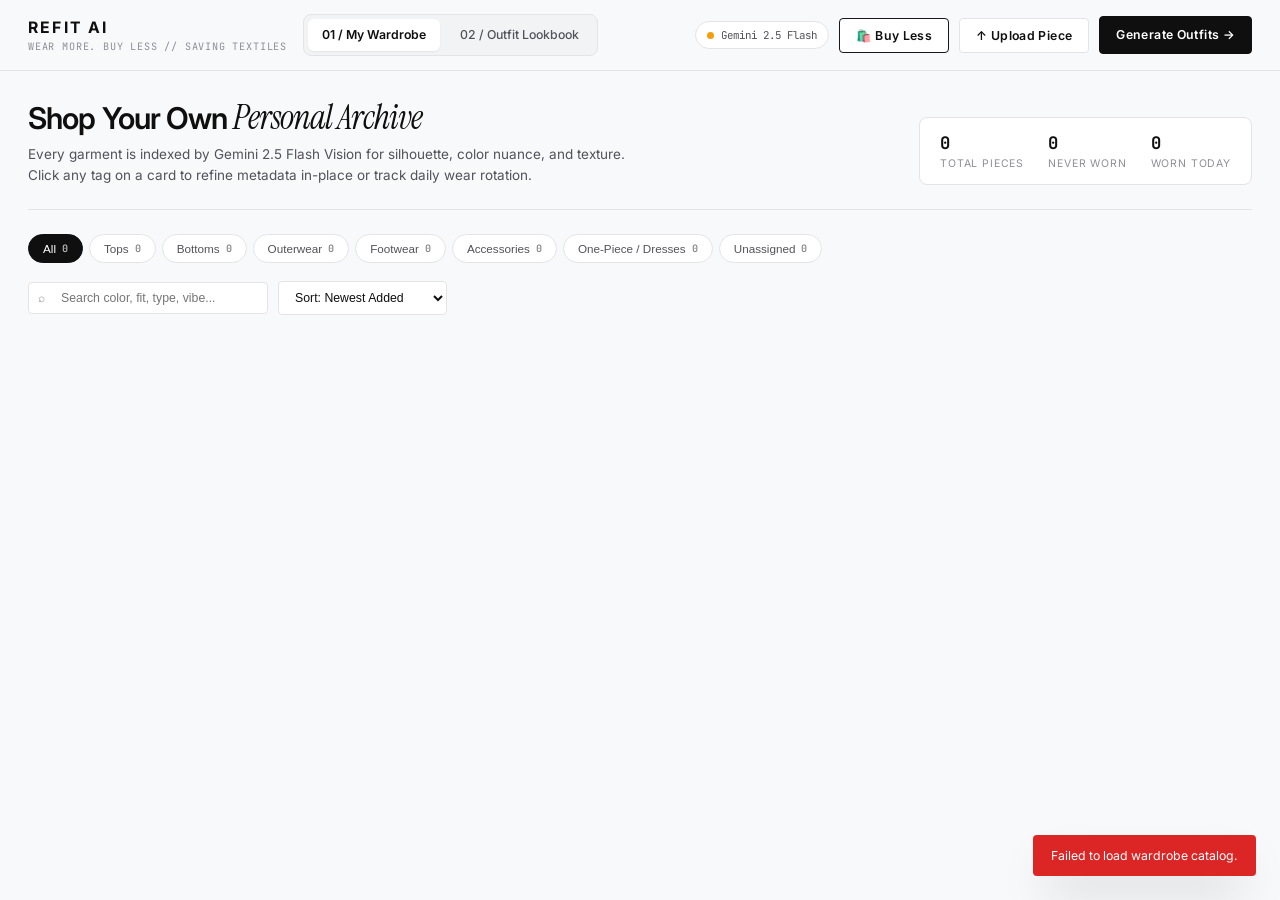
==== commit ffac5c1d: "feat: added ability to save outfits, added ability to generate outfits per category" ====
--- a/templates/index.html
+++ b/templates/index.html
@@ -304,44 +304,62 @@
             </div>
           </div>
 
-          <!-- Evaluation Results Section -->
-          <div id="evalResultsSection" class="eval-results-wrap" aria-live="polite">
+          <!-- Evaluation Results Section (Structured Editorial Panels) -->
+          <div id="evalResultsSection" class="eval-results-wrap" aria-live="polite" style="display: none;">
             <div class="eval-section-divider">
-              <span>Buy Less Recommendation &amp; Closet Analysis</span>
-            </div>
-
-            <!-- Verdict & Outfit Metric Banner -->
+              <span>Editorial Purchase Dossier // Closet Analysis</span>
+            </div>
+
+            <!-- Panel 1: Recommendation Header & Candidate Metadata -->
+            <div class="eval-panel eval-header-panel" id="evalHeaderPanel">
+              <div class="eval-verdict-top">
+                <div class="eval-badge-group">
+                  <span id="evalDecisionBadge" class="eval-badge decision-buy">BUY</span>
+                  <div class="eval-verdict-titles">
+                    <span id="evalOutcomeKicker" class="eval-panel-kicker">Archive Verdict // Approved Addition</span>
+                    <h4 id="evalOutcomeHeading" class="eval-outcome-heading">High Wardrobe Utility</h4>
+                  </div>
+                </div>
+                <div class="eval-candidate-tags-wrap">
+                  <span class="eval-panel-kicker">Candidate Garment Profile</span>
+                  <div id="evalCandidateMeta" class="metadata-pills"></div>
+                </div>
+              </div>
+            </div>
+
+            <!-- Panel 2: Wardrobe Impact & Metric Strip -->
             <div class="eval-verdict-banner">
               <div class="eval-verdict-main">
-                <div class="eval-verdict-header">
-                  <span id="evalDecisionBadge" class="eval-badge decision-buy">BUY</span>
-                  <div id="evalCandidateMeta" class="metadata-pills"></div>
-                </div>
+                <span class="eval-panel-kicker">Stylist Assessment &amp; Rationale</span>
                 <p id="evalDecisionSummary" class="eval-summary-text"></p>
               </div>
               <div class="eval-metric-box">
                 <div id="evalOutfitCount" class="eval-metric-value">0</div>
-                <div class="eval-metric-label">Outfit Potential</div>
-              </div>
-            </div>
-
-            <!-- Similarity / Redundancy Alert -->
+                <div class="eval-metric-label">Unlocked Outfits</div>
+              </div>
+            </div>
+
+            <!-- Panel 3: Wardrobe Overlap Check -->
             <div id="evalRedundancyAlert" class="eval-redundancy-alert not-redundant">
-              <span id="evalRedundancyIcon" class="eval-redundancy-icon">✓</span>
-              <div class="eval-redundancy-body">
-                <span class="eval-redundancy-kicker">Wardrobe Overlap Check</span>
-                <span id="evalRedundancyText">No redundant duplicates detected in your current closet.</span>
-              </div>
-            </div>
-
-            <!-- Top 3 Outfits -->
+              <div class="eval-redundancy-top">
+                <span id="evalRedundancyIcon" class="eval-redundancy-icon">✓</span>
+                <div class="eval-redundancy-body">
+                  <span id="evalRedundancyKicker" class="eval-redundancy-kicker">Wardrobe Overlap Check // Clean Archive Addition</span>
+                  <p id="evalRedundancyText" class="eval-redundancy-copy">No redundant duplicates detected in your current closet.</p>
+                </div>
+              </div>
+              <div id="evalOverlapItemsList" class="eval-overlap-items-list" style="display: none;"></div>
+            </div>
+
+            <!-- Panel 4: Top Outfit Pairings -->
             <div class="eval-outfits-section">
               <div class="eval-outfits-heading-row">
-                <span class="manifest-heading" style="margin-bottom: 0;">
-                  Top 3 Outfits with Your Existing Closet
-                </span>
+                <div>
+                  <span class="eval-panel-kicker">Lookbook Simulation</span>
+                  <h4 class="eval-outfits-title">Top Outfit Pairings with Your Existing Closet</h4>
+                </div>
                 <span class="eval-outfits-sub">
-                  Candidate piece styled with items you already own
+                  Candidate piece styled alongside garments you already own
                 </span>
               </div>
               <div id="evalTopOutfitsGrid" class="eval-outfits-grid"></div>
@@ -389,4 +407,4 @@
 
   <script src="/static/js/closet.js"></script>
 </body>
-</html>+</html>
--- a/static/css/styles.css
+++ b/static/css/styles.css
@@ -221,6 +221,18 @@
   background-color: var(--bg-subtle);
 }
 
+.btn-scanner {
+  background-color: var(--bg-surface);
+  color: var(--text-primary);
+  border: 1px solid var(--border-strong);
+  font-weight: 600;
+}
+
+.btn-scanner:hover:not(:disabled) {
+  background-color: var(--accent-black);
+  color: #FFFFFF;
+}
+
 .btn-ghost {
   background: transparent;
   color: var(--text-secondary);
@@ -235,6 +247,28 @@
 .btn-sm {
   font-size: 0.74rem;
   padding: 5px 10px;
+}
+
+/* Bookmark / Save Look Button States */
+.btn-bookmark {
+  font-family: var(--font-mono);
+  font-size: 0.7rem;
+  font-weight: 600;
+  letter-spacing: 0.04em;
+  padding: 5px 11px;
+  border-radius: var(--radius-sm);
+  transition: all 0.16s ease;
+}
+
+.btn-saved {
+  background-color: var(--accent-black);
+  color: #FFFFFF;
+  border-color: var(--accent-black);
+}
+
+.btn-saved:hover:not(:disabled) {
+  background-color: var(--accent-hover);
+  border-color: var(--accent-hover);
 }
 
 /* --------------------------------------------------------------------------
@@ -432,6 +466,11 @@
   border-color: #D4D4D8;
 }
 
+.product-card.is-unassigned {
+  border-style: dashed;
+  border-color: #F59E0B;
+}
+
 .card-media {
   position: relative;
   aspect-ratio: 4 / 4.6;
@@ -444,6 +483,7 @@
   width: 100%;
   height: 100%;
   object-fit: cover;
+  display: block;
   transition: transform 0.35s ease;
 }
 
@@ -478,6 +518,12 @@
   color: var(--text-primary);
 }
 
+.sku-badge.badge-unassigned {
+  background: var(--status-never-bg);
+  color: var(--status-never-text);
+  border-color: #FCD34D;
+}
+
 .worn-tracker-group {
   pointer-events: auto;
   display: flex;
@@ -591,7 +637,8 @@
   background: #FFFFFF;
 }
 
-.meta-pill.size-unassigned {
+.meta-pill.size-unassigned,
+.meta-pill.pill-unassigned {
   border-style: dashed;
   color: var(--text-muted);
 }
@@ -641,6 +688,16 @@
   width: 110px;
 }
 
+.unassigned-notice-banner {
+  background: var(--status-never-bg);
+  color: var(--status-never-text);
+  border: 1px solid #FDE68A;
+  border-radius: var(--radius-sm);
+  padding: 10px 14px;
+  font-size: 0.8rem;
+  line-height: 1.45;
+}
+
 /* --------------------------------------------------------------------------
    Lookbook Page (Page 2: Outfit Lookbook)
    -------------------------------------------------------------------------- */
@@ -653,8 +710,17 @@
   border: 1px solid var(--border-hairline);
   border-radius: var(--radius-md);
   padding: 16px 20px;
-  margin-bottom: 28px;
+  margin-bottom: 24px;
   flex-wrap: wrap;
+}
+
+.vibe-selector-label {
+  font-family: var(--font-mono);
+  font-size: 0.7rem;
+  text-transform: uppercase;
+  letter-spacing: 0.08em;
+  color: var(--text-muted);
+  margin-bottom: 8px;
 }
 
 .vibe-pills {
@@ -687,6 +753,63 @@
   border-color: var(--accent-black);
 }
 
+/* Vibe Insufficiency Feedback Banner */
+.insufficiency-banner {
+  background: #FFFBEB;
+  border: 1px solid #F59E0B;
+  border-left: 4px solid var(--accent-black);
+  border-radius: var(--radius-md);
+  padding: 16px 20px;
+  margin-bottom: 24px;
+  display: flex;
+  align-items: center;
+  justify-content: space-between;
+  gap: 16px;
+  flex-wrap: wrap;
+  box-shadow: var(--shadow-card);
+}
+
+.insufficiency-banner-content {
+  display: flex;
+  align-items: flex-start;
+  gap: 12px;
+  flex: 1;
+  min-width: 240px;
+}
+
+.insufficiency-banner-icon {
+  font-size: 1.2rem;
+  line-height: 1.2;
+}
+
+.insufficiency-banner-text-group {
+  display: flex;
+  flex-direction: column;
+  gap: 3px;
+}
+
+.insufficiency-banner-kicker {
+  font-family: var(--font-mono);
+  font-size: 0.68rem;
+  font-weight: 600;
+  text-transform: uppercase;
+  letter-spacing: 0.08em;
+  color: #92400E;
+}
+
+.insufficiency-banner-message {
+  font-size: 0.86rem;
+  font-weight: 500;
+  color: var(--text-primary);
+  line-height: 1.45;
+}
+
+.insufficiency-banner-actions {
+  display: flex;
+  align-items: center;
+  gap: 8px;
+}
+
 .lookbook-grid {
   display: grid;
   grid-template-columns: repeat(auto-fill, minmax(520px, 1fr));
@@ -707,7 +830,7 @@
   display: flex;
   flex-direction: column;
   box-shadow: var(--shadow-card);
-  transition: box-shadow 0.22s ease, transform 0.22s ease;
+  transition: box-shadow 0.22s ease, transform 0.22s ease, border-color 0.22s ease;
 }
 
 .lookbook-card:hover {
@@ -715,6 +838,10 @@
   transform: translateY(-2px);
 }
 
+.lookbook-card.is-saved {
+  border-color: var(--accent-black);
+}
+
 .lookbook-card-header {
   padding: 20px 24px 16px;
   border-bottom: 1px solid var(--border-hairline);
@@ -722,6 +849,14 @@
   align-items: flex-start;
   justify-content: space-between;
   gap: 12px;
+  flex-wrap: wrap;
+}
+
+.lookbook-header-badges {
+  display: flex;
+  align-items: center;
+  gap: 6px;
+  flex-wrap: wrap;
 }
 
 .look-kicker {
@@ -752,8 +887,8 @@
 
 .collage-tile {
   position: relative;
-  aspect-ratio: 3 / 3.8;
-  background: #F4F4F6;
+  aspect-ratio: 3 / 4;
+  background: #F3F4F6;
   overflow: hidden;
 }
 
@@ -761,6 +896,7 @@
   width: 100%;
   height: 100%;
   object-fit: cover;
+  display: block;
   transition: transform 0.3s ease;
 }
 
@@ -874,6 +1010,12 @@
   align-items: center;
   justify-content: space-between;
   gap: 12px;
+}
+
+.lookbook-footer-actions {
+  display: flex;
+  align-items: center;
+  gap: 8px;
 }
 
 /* --------------------------------------------------------------------------
@@ -942,6 +1084,10 @@
   animation: modalSlideUp 0.2s ease;
 }
 
+.modal-dialog.modal-lg {
+  max-width: 980px;
+}
+
 @keyframes modalSlideUp {
   from { opacity: 0; transform: translateY(12px); }
   to { opacity: 1; transform: translateY(0); }
@@ -953,11 +1099,18 @@
   display: flex;
   align-items: center;
   justify-content: space-between;
+  gap: 12px;
 }
 
 .modal-title {
   font-size: 1rem;
   font-weight: 600;
+}
+
+.modal-subtitle {
+  font-size: 0.78rem;
+  color: var(--text-secondary);
+  margin-top: 2px;
 }
 
 .modal-close {
@@ -977,7 +1130,7 @@
   padding: 22px;
   display: flex;
   flex-direction: column;
-  gap: 16px;
+  gap: 18px;
 }
 
 .modal-footer {
@@ -1012,6 +1165,18 @@
   background: var(--bg-subtle);
 }
 
+.dropzone-title {
+  font-weight: 600;
+  font-size: 0.88rem;
+  color: var(--text-primary);
+  margin-bottom: 4px;
+}
+
+.dropzone-sub {
+  font-size: 0.77rem;
+  color: var(--text-muted);
+}
+
 .preview-container {
   position: relative;
   max-height: 280px;
@@ -1080,6 +1245,570 @@
   border-color: var(--text-primary);
 }
 
+/* --------------------------------------------------------------------------
+   Feature 1: "Buy Less" In-Store Evaluator — Structured Editorial Layout
+   -------------------------------------------------------------------------- */
+.eval-input-panel {
+  background: var(--bg-canvas);
+  border: 1px solid var(--border-hairline);
+  border-radius: var(--radius-md);
+  padding: 16px 18px;
+  display: flex;
+  flex-direction: column;
+  gap: 12px;
+}
+
+.eval-toolbar-row {
+  display: flex;
+  align-items: center;
+  justify-content: space-between;
+  gap: 12px;
+  flex-wrap: wrap;
+}
+
+.eval-helper-tag {
+  font-family: var(--font-mono);
+  font-size: 0.7rem;
+  color: var(--text-muted);
+  text-transform: uppercase;
+  letter-spacing: 0.06em;
+}
+
+.eval-capture-grid {
+  display: grid;
+  grid-template-columns: 1fr auto;
+  gap: 14px;
+  align-items: stretch;
+}
+
+@media (max-width: 680px) {
+  .eval-capture-grid {
+    grid-template-columns: 1fr;
+  }
+}
+
+.eval-dropzone {
+  padding: 24px 18px;
+  background: var(--bg-surface);
+  display: flex;
+  flex-direction: column;
+  justify-content: center;
+}
+
+.eval-preview-box {
+  width: 120px;
+  height: 150px;
+  aspect-ratio: 4 / 5;
+  border-radius: var(--radius-sm);
+  border: 1px solid var(--border-hairline);
+  background: #F3F4F6;
+  overflow: hidden;
+  align-items: center;
+  justify-content: center;
+  flex-shrink: 0;
+}
+
+.eval-preview-box img {
+  width: 100%;
+  height: 100%;
+  object-fit: cover;
+  display: block;
+}
+
+.eval-results-wrap {
+  display: flex;
+  flex-direction: column;
+  gap: 16px;
+  padding-top: 4px;
+}
+
+.eval-section-divider {
+  display: flex;
+  align-items: center;
+  gap: 12px;
+  font-family: var(--font-mono);
+  font-size: 0.7rem;
+  font-weight: 600;
+  text-transform: uppercase;
+  letter-spacing: 0.1em;
+  color: var(--text-muted);
+}
+
+.eval-section-divider::after {
+  content: "";
+  flex: 1;
+  height: 1px;
+  background: var(--border-hairline);
+}
+
+.eval-panel-kicker {
+  font-family: var(--font-mono);
+  font-size: 0.67rem;
+  font-weight: 600;
+  text-transform: uppercase;
+  letter-spacing: 0.08em;
+  color: var(--text-muted);
+  display: block;
+  margin-bottom: 4px;
+}
+
+/* Panel 1: Recommendation Header & Candidate Metadata */
+.eval-header-panel {
+  background: var(--bg-surface);
+  border: 1px solid var(--border-hairline);
+  border-radius: var(--radius-md);
+  padding: 16px 20px;
+  box-shadow: var(--shadow-card);
+}
+
+.eval-header-panel.outcome-buy {
+  border-left: 4px solid #166534;
+}
+
+.eval-header-panel.outcome-pass {
+  border-left: 4px solid var(--accent-black);
+}
+
+.eval-header-panel.outcome-think {
+  border-left: 4px solid #B45309;
+}
+
+.eval-verdict-top {
+  display: flex;
+  align-items: center;
+  justify-content: space-between;
+  gap: 16px;
+  flex-wrap: wrap;
+}
+
+.eval-badge-group {
+  display: flex;
+  align-items: center;
+  gap: 14px;
+}
+
+.eval-verdict-titles {
+  display: flex;
+  flex-direction: column;
+}
+
+.eval-outcome-heading {
+  font-family: var(--font-serif);
+  font-size: 1.35rem;
+  font-weight: 400;
+  font-style: italic;
+  color: var(--text-primary);
+  line-height: 1.15;
+}
+
+.eval-candidate-tags-wrap {
+  display: flex;
+  flex-direction: column;
+  align-items: flex-end;
+  gap: 4px;
+}
+
+@media (max-width: 680px) {
+  .eval-candidate-tags-wrap {
+    align-items: flex-start;
+  }
+}
+
+.eval-badge {
+  font-family: var(--font-mono);
+  font-size: 0.82rem;
+  font-weight: 700;
+  letter-spacing: 0.1em;
+  text-transform: uppercase;
+  padding: 8px 16px;
+  border-radius: var(--radius-sm);
+  display: inline-flex;
+  align-items: center;
+  justify-content: center;
+  border: 1px solid transparent;
+}
+
+.eval-badge.decision-buy {
+  background: #DCFCE7;
+  color: #166534;
+  border-color: #86EFAC;
+}
+
+.eval-badge.decision-pass {
+  background: var(--accent-black);
+  color: #FFFFFF;
+  border-color: var(--accent-black);
+}
+
+.eval-badge.decision-think {
+  background: #FEF3C7;
+  color: #92400E;
+  border-color: #FDE68A;
+}
+
+/* Panel 2: Wardrobe Impact & Metric Strip */
+.eval-verdict-banner {
+  display: grid;
+  grid-template-columns: 1fr 165px;
+  gap: 16px;
+  background: var(--bg-canvas);
+  border: 1px solid var(--border-hairline);
+  border-radius: var(--radius-md);
+  padding: 16px 20px;
+  align-items: center;
+}
+
+@media (max-width: 640px) {
+  .eval-verdict-banner {
+    grid-template-columns: 1fr;
+  }
+}
+
+.eval-verdict-main {
+  display: flex;
+  flex-direction: column;
+  gap: 4px;
+}
+
+.eval-summary-text {
+  font-size: 0.88rem;
+  color: var(--text-primary);
+  line-height: 1.54;
+}
+
+.eval-metric-box {
+  background: var(--bg-surface);
+  border: 1px solid var(--border-hairline);
+  border-radius: var(--radius-sm);
+  padding: 12px 14px;
+  text-align: center;
+  display: flex;
+  flex-direction: column;
+  align-items: center;
+  justify-content: center;
+}
+
+.eval-metric-value {
+  font-family: var(--font-mono);
+  font-size: 1.65rem;
+  font-weight: 700;
+  color: var(--text-primary);
+  line-height: 1.1;
+}
+
+.eval-metric-label {
+  font-family: var(--font-mono);
+  font-size: 0.66rem;
+  text-transform: uppercase;
+  letter-spacing: 0.08em;
+  color: var(--text-muted);
+  margin-top: 4px;
+}
+
+/* Panel 3: Wardrobe Overlap Check */
+.eval-redundancy-alert {
+  border-radius: var(--radius-md);
+  padding: 14px 18px;
+  border: 1px solid var(--border-hairline);
+  display: flex;
+  flex-direction: column;
+  gap: 12px;
+}
+
+.eval-redundancy-alert.not-redundant {
+  background: #F0FDF4;
+  border-color: #BBF7D0;
+}
+
+.eval-redundancy-alert.is-redundant {
+  background: #FFFBEB;
+  border-color: #FDE68A;
+}
+
+.eval-redundancy-top {
+  display: flex;
+  align-items: flex-start;
+  gap: 12px;
+}
+
+.eval-redundancy-icon {
+  font-size: 1.05rem;
+  line-height: 1.3;
+}
+
+.eval-redundancy-body {
+  display: flex;
+  flex-direction: column;
+  gap: 3px;
+}
+
+.eval-redundancy-kicker {
+  font-family: var(--font-mono);
+  font-size: 0.68rem;
+  font-weight: 600;
+  text-transform: uppercase;
+  letter-spacing: 0.08em;
+  color: var(--text-primary);
+}
+
+.eval-redundancy-copy {
+  font-size: 0.84rem;
+  color: var(--text-secondary);
+  line-height: 1.48;
+}
+
+.eval-overlap-items-list {
+  display: grid;
+  grid-template-columns: repeat(auto-fit, minmax(210px, 1fr));
+  gap: 10px;
+  padding-top: 8px;
+  border-top: 1px dashed rgba(15, 15, 15, 0.12);
+}
+
+.eval-overlap-chip {
+  background: var(--bg-surface);
+  border: 1px solid var(--border-hairline);
+  border-radius: var(--radius-sm);
+  padding: 8px 10px;
+  display: flex;
+  align-items: center;
+  gap: 10px;
+}
+
+.eval-overlap-thumb {
+  width: 44px;
+  height: 55px;
+  border-radius: 3px;
+  overflow: hidden;
+  background: #F3F4F6;
+  border: 1px solid var(--border-hairline);
+  flex-shrink: 0;
+}
+
+.eval-overlap-thumb img {
+  width: 100%;
+  height: 100%;
+  object-fit: cover;
+  display: block;
+}
+
+.eval-overlap-meta {
+  display: flex;
+  flex-direction: column;
+  min-width: 0;
+}
+
+.eval-overlap-sku {
+  font-family: var(--font-mono);
+  font-size: 0.64rem;
+  color: var(--text-muted);
+  text-transform: uppercase;
+}
+
+.eval-overlap-name {
+  font-size: 0.8rem;
+  font-weight: 600;
+  color: var(--text-primary);
+  text-transform: capitalize;
+  white-space: nowrap;
+  overflow: hidden;
+  text-overflow: ellipsis;
+}
+
+.eval-overlap-sub {
+  font-family: var(--font-mono);
+  font-size: 0.67rem;
+  color: var(--text-secondary);
+}
+
+/* Panel 4: Top Outfit Pairings & Standardized Thumbnails */
+.eval-outfits-section {
+  display: flex;
+  flex-direction: column;
+  gap: 12px;
+}
+
+.eval-outfits-heading-row {
+  display: flex;
+  align-items: flex-end;
+  justify-content: space-between;
+  gap: 12px;
+  flex-wrap: wrap;
+}
+
+.eval-outfits-title {
+  font-size: 0.96rem;
+  font-weight: 600;
+  color: var(--text-primary);
+}
+
+.eval-outfits-sub {
+  font-family: var(--font-mono);
+  font-size: 0.7rem;
+  color: var(--text-muted);
+}
+
+.eval-outfits-grid {
+  display: grid;
+  grid-template-columns: repeat(auto-fit, minmax(280px, 1fr));
+  gap: 16px;
+}
+
+.eval-outfit-card {
+  background: var(--bg-surface);
+  border: 1px solid var(--border-hairline);
+  border-radius: var(--radius-md);
+  padding: 16px;
+  display: flex;
+  flex-direction: column;
+  gap: 14px;
+  box-shadow: var(--shadow-card);
+}
+
+.eval-outfit-header {
+  display: flex;
+  flex-direction: column;
+  gap: 4px;
+  padding-bottom: 10px;
+  border-bottom: 1px solid var(--border-hairline);
+}
+
+.eval-outfit-header-top {
+  display: flex;
+  align-items: center;
+  justify-content: space-between;
+  gap: 8px;
+}
+
+.eval-outfit-vibe {
+  font-family: var(--font-mono);
+  font-size: 0.67rem;
+  font-weight: 600;
+  text-transform: uppercase;
+  letter-spacing: 0.08em;
+  color: var(--text-muted);
+}
+
+.eval-outfit-count-pill {
+  font-family: var(--font-mono);
+  font-size: 0.66rem;
+  padding: 2px 7px;
+  border-radius: 999px;
+  background: var(--bg-subtle);
+  color: var(--text-secondary);
+  border: 1px solid var(--border-hairline);
+}
+
+.eval-outfit-title {
+  font-family: var(--font-serif);
+  font-size: 1.3rem;
+  font-style: italic;
+  color: var(--text-primary);
+  line-height: 1.2;
+}
+
+.eval-outfit-thumbs {
+  display: flex;
+  align-items: center;
+  gap: 8px;
+  overflow-x: auto;
+  padding-bottom: 4px;
+}
+
+.eval-thumb-tile {
+  width: 100px;
+  height: 125px;
+  aspect-ratio: 4 / 5;
+  position: relative;
+  overflow: hidden;
+  border-radius: var(--radius-sm);
+  background: #F3F4F6;
+  border: 1px solid var(--border-hairline);
+  flex-shrink: 0;
+}
+
+.eval-thumb-tile.is-candidate {
+  border: 1.5px solid var(--accent-black);
+}
+
+.eval-thumb-tile img {
+  width: 100%;
+  height: 100%;
+  object-fit: cover;
+  display: block;
+}
+
+.eval-thumb-caption {
+  position: absolute;
+  bottom: 4px;
+  left: 4px;
+  right: 4px;
+  background: rgba(255, 255, 255, 0.92);
+  backdrop-filter: blur(4px);
+  padding: 2px 5px;
+  border-radius: 2px;
+  font-family: var(--font-mono);
+  font-size: 0.6rem;
+  color: var(--text-primary);
+  white-space: nowrap;
+  overflow: hidden;
+  text-overflow: ellipsis;
+}
+
+.eval-thumb-caption.candidate-caption {
+  background: rgba(15, 15, 15, 0.9);
+  color: #FFFFFF;
+  font-weight: 600;
+}
+
+.eval-outfit-tips {
+  background: var(--bg-canvas);
+  border-left: 2px solid var(--accent-black);
+  padding: 10px 12px;
+  border-radius: 0 var(--radius-sm) var(--radius-sm) 0;
+  display: flex;
+  flex-direction: column;
+  gap: 3px;
+  margin-top: auto;
+}
+
+.eval-tips-label {
+  font-family: var(--font-mono);
+  font-size: 0.64rem;
+  text-transform: uppercase;
+  letter-spacing: 0.08em;
+  color: var(--text-muted);
+}
+
+.eval-outfit-tips p {
+  font-size: 0.8rem;
+  color: var(--text-secondary);
+  line-height: 1.46;
+}
+
+.eval-empty-outfits {
+  background: var(--bg-canvas);
+  border: 1px dashed var(--border-hairline);
+  border-radius: var(--radius-md);
+  padding: 28px 20px;
+  text-align: center;
+  color: var(--text-secondary);
+  font-size: 0.85rem;
+}
+
+.eval-empty-kicker {
+  font-family: var(--font-mono);
+  font-size: 0.68rem;
+  text-transform: uppercase;
+  letter-spacing: 0.08em;
+  color: var(--text-muted);
+  display: block;
+  margin-bottom: 4px;
+}
+
+/* --------------------------------------------------------------------------
+   Toasts & Spinners
+   -------------------------------------------------------------------------- */
 .toast-container {
   position: fixed;
   bottom: 24px;
@@ -1088,6 +1817,7 @@
   display: flex;
   flex-direction: column;
   gap: 10px;
+  max-width: 420px;
 }
 
 .toast {
@@ -1096,11 +1826,18 @@
   padding: 12px 18px;
   border-radius: var(--radius-sm);
   font-size: 0.82rem;
+  line-height: 1.4;
   box-shadow: var(--shadow-modal);
   display: flex;
   align-items: center;
   gap: 10px;
   animation: modalSlideUp 0.2s ease;
+}
+
+.toast.warning {
+  background: #92400E;
+  color: #FFFFFF;
+  border-left: 4px solid #FDE68A;
 }
 
 .toast.error {
